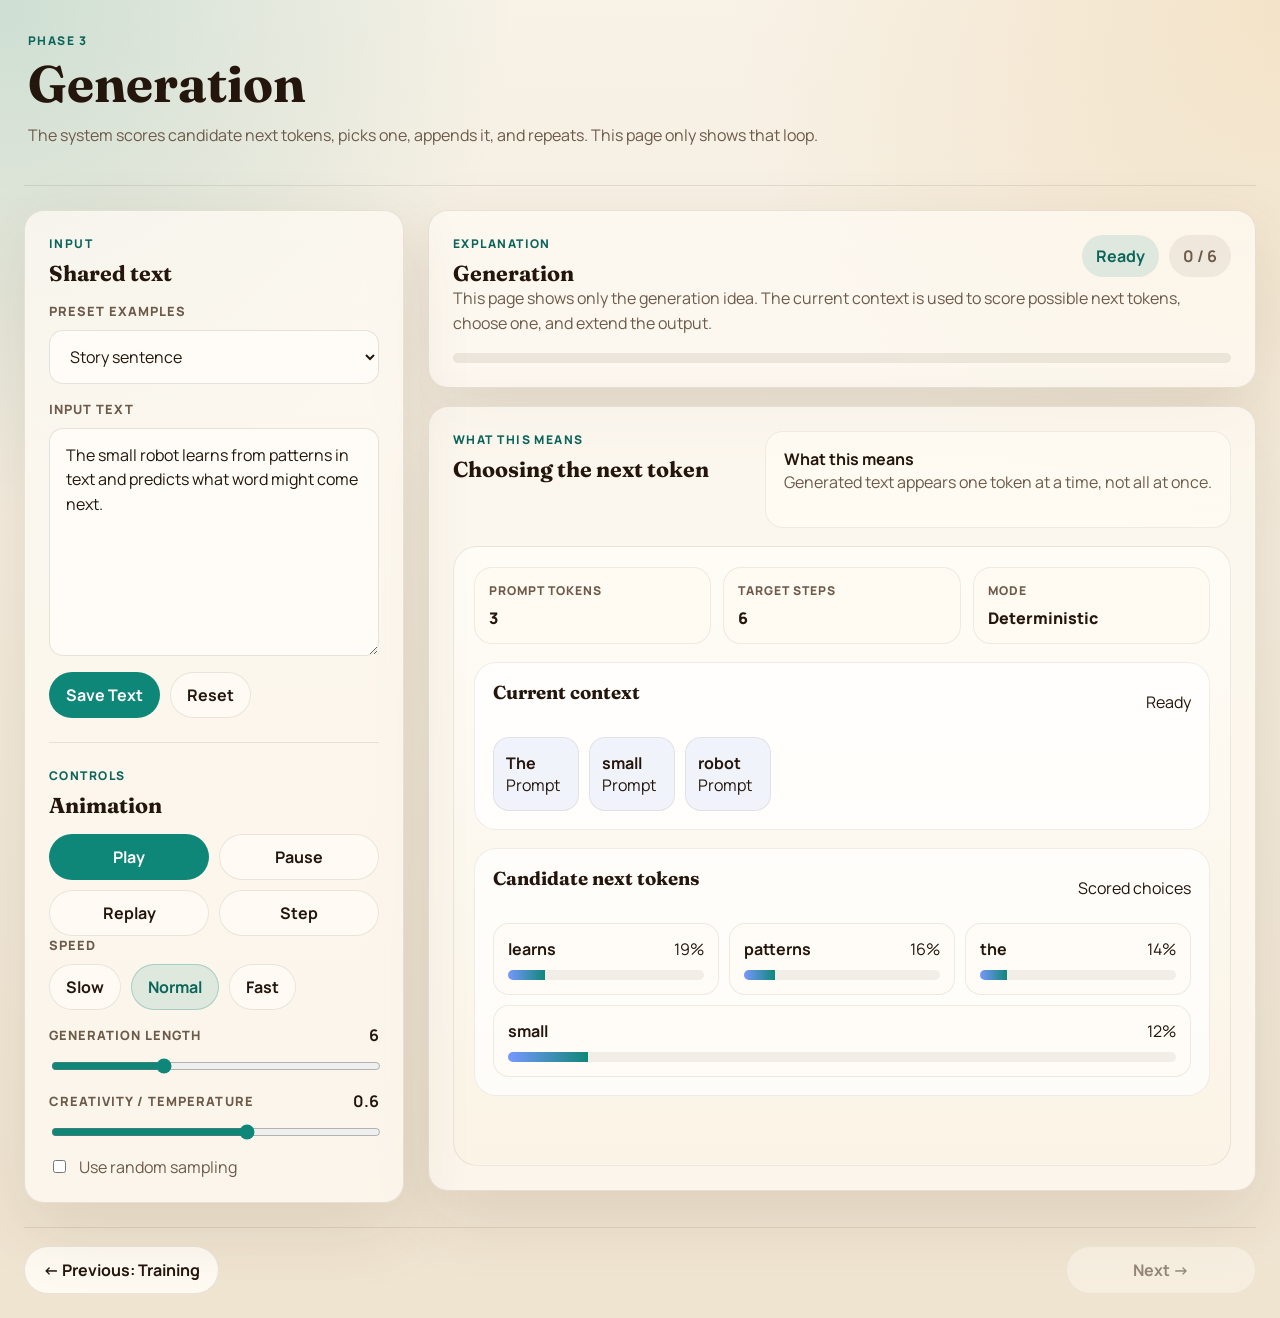
==== generation.html @ 63c5263b "user flow updated" ====
<!DOCTYPE html>
<html lang="en">
  <head>
    <meta charset="UTF-8" />
    <meta name="viewport" content="width=device-width, initial-scale=1.0" />
    <title>Generation Demo</title>
    <link rel="preconnect" href="https://fonts.googleapis.com" />
    <link rel="preconnect" href="https://fonts.gstatic.com" crossorigin />
    <link
      href="https://fonts.googleapis.com/css2?family=Fraunces:opsz,wght@9..144,600;9..144,700&family=Manrope:wght@400;500;600;700;800&display=swap"
      rel="stylesheet"
    />
    <link rel="stylesheet" href="./style.css" />
  </head>
  <body data-page="phase" data-phase="generation">
    <div class="site-shell">
      <header class="top-banner">
        <div>
          <p class="eyebrow">Phase 3</p>
          <h1>Generation</h1>
          <p class="lead">
            The system scores candidate next tokens, picks one, appends it, and
            repeats. This page only shows that loop.
          </p>
        </div>
      </header>

      <main class="phase-layout">
        <aside class="panel-flat sidebar-card">
          <section class="panel-block">
            <div class="section-head">
              <p class="eyebrow">Input</p>
              <h2>Shared text</h2>
            </div>
            <label class="field">
              <span>Preset examples</span>
              <select id="presetSelect"></select>
            </label>
            <label class="field">
              <span>Input text</span>
              <textarea id="inputText" rows="8"></textarea>
            </label>
            <div class="button-row">
              <button id="saveTextButton" class="button primary" type="button">Save Text</button>
              <button id="resetTextButton" class="button secondary" type="button">Reset</button>
            </div>
            <p class="helper-text" id="saveStatus"></p>
          </section>

          <section class="panel-block">
            <div class="section-head">
              <p class="eyebrow">Controls</p>
              <h2>Animation</h2>
            </div>
            <div class="button-grid">
              <button id="playButton" class="button primary" type="button">Play</button>
              <button id="pauseButton" class="button secondary" type="button">Pause</button>
              <button id="replayButton" class="button secondary" type="button">Replay</button>
              <button id="stepButton" class="button secondary" type="button">Step</button>
            </div>
            <div class="field compact">
              <span>Speed</span>
              <div id="speedButtons" class="speed-buttons"></div>
            </div>
            <div class="field compact">
              <div class="field-head">
                <span>Generation length</span>
                <strong id="lengthValue">6</strong>
              </div>
              <input id="lengthSlider" type="range" min="3" max="12" step="1" value="6" />
            </div>
            <div class="field compact">
              <div class="field-head">
                <span>Creativity / temperature</span>
                <strong id="temperatureValue">0.6</strong>
              </div>
              <input id="temperatureSlider" type="range" min="0" max="1" step="0.1" value="0.6" />
            </div>
            <label class="toggle-row">
              <input id="randomToggle" type="checkbox" />
              <span>Use random sampling</span>
            </label>
          </section>
        </aside>

        <section class="main-stack">
          <section class="panel-flat explanation-card">
            <div class="status-row">
              <div>
                <p class="eyebrow">Explanation</p>
                <h2 id="phaseTitle">Generation</h2>
              </div>
              <div class="status-group">
                <div id="phaseStatus" class="chip">Ready</div>
                <div id="phaseCounter" class="chip subtle">0 / 0</div>
              </div>
            </div>
            <p id="phaseExplanation" class="lead compact-lead"></p>
            <div class="progress-bar"><div id="phaseProgressBar" class="progress-fill"></div></div>
          </section>

          <section class="panel-flat stage-card">
            <div class="stage-head">
              <div>
                <p class="eyebrow">What This Means</p>
                <h2 id="visualTitle">Choosing the next token</h2>
              </div>
              <div class="meaning-box" id="meaningBox"></div>
            </div>
            <div id="phaseCanvas" class="phase-canvas" aria-live="polite"></div>
          </section>
        </section>
      </main>

      <nav class="pager-nav">
        <a class="pager-link" href="./training.html">← Previous: Training</a>
        <span class="pager-link disabled" aria-hidden="true">Next →</span>
      </nav>
    </div>

    <script src="./script.js"></script>
  </body>
</html>
---- style.css ----
:root {
  --bg: #f4eee1;
  --surface: rgba(255, 251, 244, 0.82);
  --surface-strong: #fffaf1;
  --ink: #24160d;
  --muted: #6d5a49;
  --line: rgba(92, 68, 43, 0.12);
  --accent: #0f8778;
  --accent-soft: rgba(15, 135, 120, 0.12);
  --accent-strong: #0c655a;
  --gold: #dda03e;
  --sky: #7797ff;
  --rose: #cf755f;
  --shadow: 0 24px 70px rgba(70, 48, 25, 0.12);
  --radius-xl: 28px;
  --radius-lg: 20px;
  --radius-md: 14px;
}

* {
  box-sizing: border-box;
}

body {
  margin: 0;
  min-height: 100vh;
  font-family: "Manrope", sans-serif;
  color: var(--ink);
  background:
    radial-gradient(circle at top left, rgba(15, 135, 120, 0.18), transparent 28%),
    radial-gradient(circle at top right, rgba(221, 160, 62, 0.18), transparent 30%),
    linear-gradient(180deg, #f8f2e7 0%, #efe4d0 100%);
}

button,
input,
select,
textarea {
  font: inherit;
}

a {
  color: inherit;
  text-decoration: none;
}

h1,
h2,
h3 {
  font-family: "Fraunces", serif;
}

h1,
h2,
h3,
p {
  margin-top: 0;
}

.site-shell {
  max-width: 1380px;
  margin: 0 auto;
  padding: 24px;
}

.panel-flat {
  border: 1px solid var(--line);
  border-radius: 20px;
  background: rgba(255, 251, 244, 0.72);
  box-shadow: var(--shadow);
}

.top-banner {
  margin-bottom: 24px;
  padding: 8px 4px 20px;
  border-bottom: 1px solid rgba(92, 68, 43, 0.12);
}

.eyebrow {
  margin-bottom: 10px;
  text-transform: uppercase;
  letter-spacing: 0.12em;
  font-size: 0.75rem;
  font-weight: 800;
  color: var(--accent-strong);
}

h1 {
  font-size: clamp(2.2rem, 4vw, 4.3rem);
  line-height: 0.98;
  margin-bottom: 14px;
}

h2 {
  font-size: 1.35rem;
  line-height: 1.1;
  margin-bottom: 0;
}

.lead,
.helper-text,
.meaning-box p {
  color: var(--muted);
  line-height: 1.6;
}

.compact-lead {
  margin-bottom: 16px;
}

.chip {
  display: inline-flex;
  align-items: center;
  justify-content: center;
  padding: 10px 14px;
  border-radius: 999px;
  background: var(--accent-soft);
  color: var(--accent-strong);
  font-weight: 700;
}

.chip.subtle {
  background: rgba(92, 68, 43, 0.08);
  color: var(--muted);
}

.home-grid,
.home-single,
.phase-layout {
  display: grid;
  gap: 24px;
}

.home-single {
  max-width: 760px;
}

.phase-layout {
  grid-template-columns: minmax(300px, 380px) minmax(0, 1fr);
  align-items: start;
}

.control-card,
.sidebar-card,
.explanation-card,
.stage-card {
  padding: 24px;
}

.sidebar-card {
  position: sticky;
  top: 20px;
}

.panel-block + .panel-block {
  margin-top: 24px;
  padding-top: 24px;
  border-top: 1px solid var(--line);
}

.section-head {
  margin-bottom: 16px;
}

.field {
  display: grid;
  gap: 10px;
  margin-bottom: 16px;
}

.field.compact {
  margin-bottom: 14px;
}

.field span,
.field-head span {
  font-size: 0.8rem;
  text-transform: uppercase;
  letter-spacing: 0.08em;
  color: var(--muted);
  font-weight: 800;
}

.field-head {
  display: flex;
  align-items: center;
  justify-content: space-between;
  gap: 12px;
}

textarea,
select,
input[type="range"] {
  width: 100%;
}

textarea,
select {
  padding: 14px 16px;
  border-radius: var(--radius-md);
  border: 1px solid rgba(92, 68, 43, 0.14);
  background: rgba(255, 252, 247, 0.94);
  color: var(--ink);
}

textarea {
  resize: vertical;
  min-height: 150px;
  line-height: 1.55;
}

input[type="range"] {
  accent-color: var(--accent);
}

.button-row,
.button-grid,
.speed-buttons,
.status-group,
.token-grid,
.generation-row,
.candidate-list,
.legend-row {
  display: flex;
  flex-wrap: wrap;
  gap: 10px;
}

.button-grid {
  display: grid;
  grid-template-columns: repeat(2, minmax(0, 1fr));
}

.button,
.speed-button,
.pager-link {
  border-radius: 999px;
  transition:
    transform 150ms ease,
    background-color 150ms ease,
    border-color 150ms ease;
}

.button,
.speed-button {
  appearance: none;
  border: 1px solid transparent;
  cursor: pointer;
  padding: 11px 16px;
  font-weight: 700;
}

.button:hover,
.speed-button:hover,
.pager-link:hover {
  transform: translateY(-1px);
}

.primary {
  background: var(--accent);
  color: white;
}

.secondary,
.speed-button,
.pager-link {
  background: rgba(255, 251, 244, 0.94);
  border: 1px solid rgba(92, 68, 43, 0.12);
  color: var(--ink);
}

.speed-button.active {
  background: var(--accent-soft);
  border-color: rgba(15, 135, 120, 0.28);
  color: var(--accent-strong);
}

.tip-box,
.meaning-box,
.empty-state,
.stats-grid .stat,
.metric,
.weight-item {
  border-radius: 18px;
  background: rgba(255, 250, 242, 0.95);
  border: 1px solid rgba(92, 68, 43, 0.09);
}

.tip-box,
.meaning-box {
  padding: 16px 18px;
}

.main-stack {
  display: grid;
  gap: 18px;
}

.status-row,
.stage-head {
  display: flex;
  align-items: start;
  justify-content: space-between;
  gap: 20px;
}

.progress-bar {
  width: 100%;
  height: 10px;
  border-radius: 999px;
  background: rgba(92, 68, 43, 0.1);
  overflow: hidden;
}

.progress-fill {
  width: 0;
  height: 100%;
  background: linear-gradient(90deg, var(--accent), var(--gold));
  transition: width 160ms ease;
}

.phase-canvas {
  margin-top: 18px;
  min-height: 620px;
  padding: 20px;
  border-radius: 24px;
  background: linear-gradient(180deg, rgba(255, 252, 247, 0.92), rgba(250, 243, 229, 0.92));
  border: 1px solid rgba(92, 68, 43, 0.1);
}

.canvas-stack {
  display: grid;
  gap: 18px;
}

.metric-grid,
.stats-grid,
.weight-grid {
  display: grid;
  gap: 12px;
}

.metric-grid,
.stats-grid {
  grid-template-columns: repeat(3, minmax(0, 1fr));
}

.weight-grid {
  grid-template-columns: repeat(3, minmax(0, 1fr));
}

.metric,
.stats-grid .stat,
.weight-item {
  padding: 14px;
}

.label {
  display: block;
  margin-bottom: 8px;
  font-size: 0.76rem;
  text-transform: uppercase;
  letter-spacing: 0.08em;
  color: var(--muted);
  font-weight: 800;
}

.value {
  font-size: 1rem;
  font-weight: 800;
}

.visual-card {
  padding: 18px;
  border-radius: 22px;
  background: rgba(255, 255, 255, 0.72);
  border: 1px solid rgba(92, 68, 43, 0.09);
}

.card-head {
  display: flex;
  align-items: center;
  justify-content: space-between;
  gap: 12px;
  margin-bottom: 14px;
}

.original-text {
  padding: 18px;
  border-radius: 18px;
  background: rgba(15, 135, 120, 0.08);
  line-height: 1.7;
}

.source-part,
.token-card,
.candidate-item,
.legend-chip {
  border-radius: 16px;
  border: 1px solid rgba(92, 68, 43, 0.1);
  background: rgba(255, 252, 247, 0.95);
}

.source-part {
  display: inline-block;
  padding: 8px 10px;
  margin: 0 6px 6px 0;
}

.source-part.active {
  background: rgba(119, 151, 255, 0.18);
  border-color: rgba(119, 151, 255, 0.32);
}

.token-card {
  min-width: 86px;
  padding: 14px 12px;
}

.token-card.active {
  background: rgba(15, 135, 120, 0.1);
  border-color: rgba(15, 135, 120, 0.32);
}

.token-card.context {
  background: rgba(119, 151, 255, 0.1);
}

.token-card.generated {
  background: rgba(221, 160, 62, 0.14);
}

.vocab-table {
  width: 100%;
  border-collapse: collapse;
}

.vocab-table th,
.vocab-table td {
  padding: 10px 12px;
  text-align: left;
  border-bottom: 1px solid rgba(92, 68, 43, 0.08);
}

.vocab-table th {
  color: var(--muted);
  font-size: 0.8rem;
  text-transform: uppercase;
  letter-spacing: 0.08em;
}

.network-board {
  position: relative;
  min-height: 340px;
  border-radius: 22px;
  overflow: hidden;
  background: linear-gradient(180deg, rgba(255, 250, 242, 0.9), rgba(253, 244, 228, 0.95));
}

.network-svg {
  position: absolute;
  inset: 0;
  width: 100%;
  height: 100%;
}

.connection {
  stroke: rgba(92, 68, 43, 0.24);
  stroke-width: 2;
}

.connection.forward {
  stroke: rgba(15, 135, 120, 0.8);
  stroke-width: 4;
}

.connection.backward {
  stroke: rgba(207, 117, 95, 0.82);
  stroke-width: 4;
}

.node-layer {
  position: absolute;
  top: 26px;
  bottom: 26px;
  width: 140px;
  display: flex;
  flex-direction: column;
  justify-content: space-evenly;
  align-items: center;
}

.node-layer.input {
  left: 44px;
}

.node-layer.hidden {
  left: calc(50% - 70px);
}

.node-layer.output {
  right: 44px;
}

.node {
  width: 86px;
  height: 86px;
  border-radius: 50%;
  display: grid;
  place-items: center;
  text-align: center;
  padding: 8px;
  border: 2px solid rgba(92, 68, 43, 0.12);
  background: rgba(255, 252, 247, 0.95);
}

.node.active {
  background: rgba(15, 135, 120, 0.12);
  border-color: rgba(15, 135, 120, 0.34);
}

.node.expected {
  background: rgba(221, 160, 62, 0.16);
  border-color: rgba(221, 160, 62, 0.36);
}

.node.predicted {
  background: rgba(119, 151, 255, 0.16);
  border-color: rgba(119, 151, 255, 0.34);
}

.node-label {
  display: block;
  font-size: 0.72rem;
  color: var(--muted);
}

.node-value {
  display: block;
  margin-top: 4px;
  font-weight: 800;
}

.candidate-item {
  flex: 1 1 180px;
  padding: 14px;
}

.candidate-item.active {
  background: rgba(15, 135, 120, 0.1);
  border-color: rgba(15, 135, 120, 0.34);
}

.candidate-top {
  display: flex;
  align-items: center;
  justify-content: space-between;
  gap: 10px;
  margin-bottom: 10px;
}

.candidate-bar {
  height: 10px;
  border-radius: 999px;
  background: rgba(92, 68, 43, 0.08);
  overflow: hidden;
}

.candidate-bar span {
  display: block;
  height: 100%;
  background: linear-gradient(90deg, var(--sky), var(--accent));
}

.legend-chip {
  display: inline-flex;
  align-items: center;
  gap: 8px;
  padding: 10px 12px;
}

.legend-dot {
  width: 12px;
  height: 12px;
  border-radius: 50%;
}

.toggle-row {
  display: flex;
  align-items: center;
  gap: 10px;
  color: var(--muted);
}

.empty-state {
  min-height: 520px;
  display: grid;
  place-items: center;
  text-align: center;
  padding: 32px;
  color: var(--muted);
}

.pager-nav {
  display: flex;
  align-items: center;
  justify-content: space-between;
  gap: 16px;
  margin-top: 24px;
  padding-top: 18px;
  border-top: 1px solid rgba(92, 68, 43, 0.12);
}

.pager-link {
  display: inline-flex;
  align-items: center;
  justify-content: center;
  min-width: 190px;
  padding: 12px 18px;
  font-weight: 700;
}

.pager-link.disabled {
  opacity: 0.45;
}

@media (max-width: 1100px) {
  .home-grid,
  .home-single,
  .phase-layout {
    grid-template-columns: 1fr;
  }

  .sidebar-card {
    position: static;
  }
}

@media (max-width: 820px) {
  .site-shell {
    padding: 18px;
  }

  .pager-nav {
    flex-direction: column;
    align-items: stretch;
  }

  .status-row,
  .stage-head {
    flex-direction: column;
  }

  .metric-grid,
  .stats-grid,
  .weight-grid {
    grid-template-columns: 1fr;
  }

  .node-layer {
    width: 100px;
  }

  .node-layer.input {
    left: 12px;
  }

  .node-layer.hidden {
    left: calc(50% - 50px);
  }

  .node-layer.output {
    right: 12px;
  }

  .node {
    width: 64px;
    height: 64px;
    font-size: 0.84rem;
  }
}
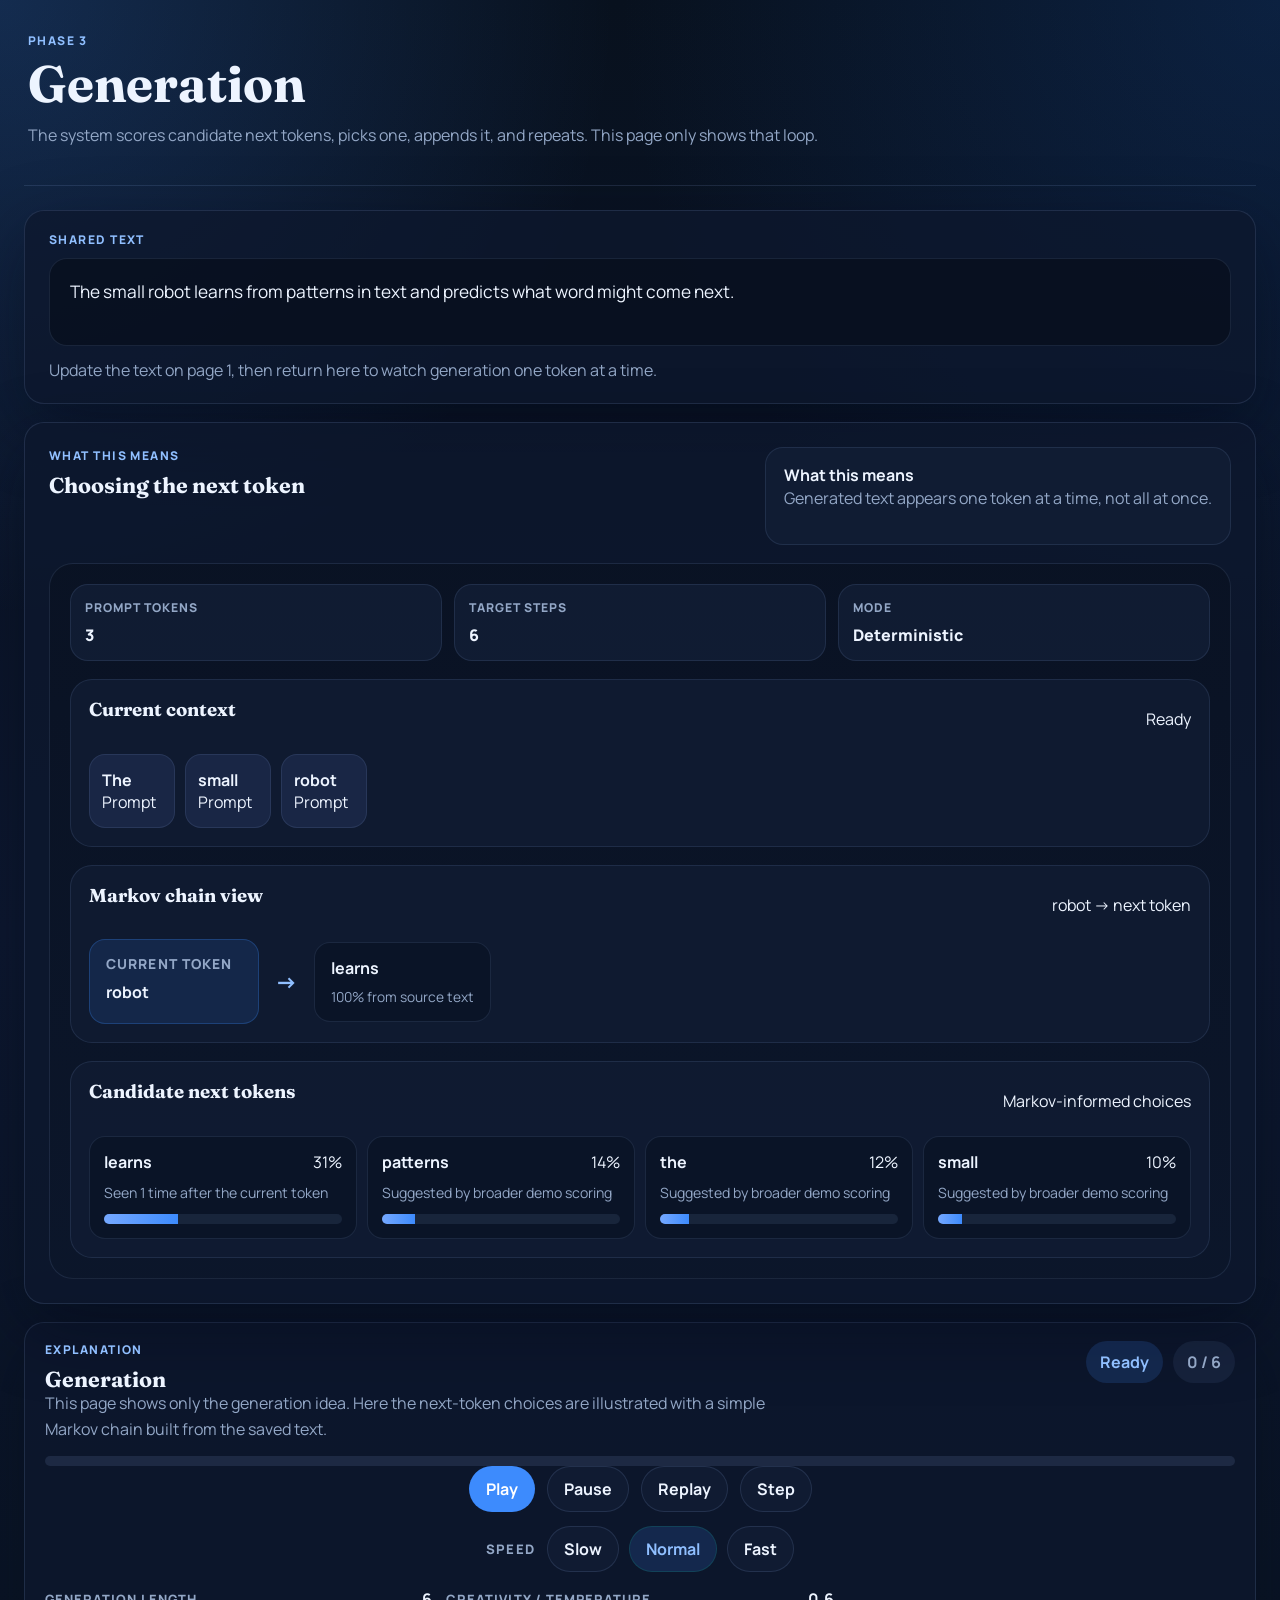
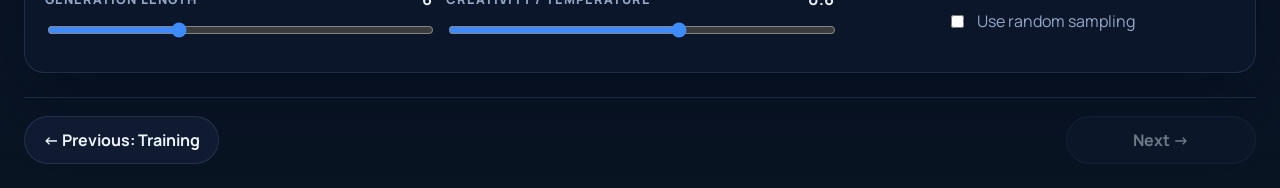
==== commit 78861a8b: "training more clear?" ====
--- a/generation.html
+++ b/generation.html
@@ -25,80 +25,16 @@
         </div>
       </header>
 
-      <main class="phase-layout">
-        <aside class="panel-flat sidebar-card">
-          <section class="panel-block">
-            <div class="section-head">
-              <p class="eyebrow">Input</p>
-              <h2>Shared text</h2>
-            </div>
-            <label class="field">
-              <span>Preset examples</span>
-              <select id="presetSelect"></select>
-            </label>
-            <label class="field">
-              <span>Input text</span>
-              <textarea id="inputText" rows="8"></textarea>
-            </label>
-            <div class="button-row">
-              <button id="saveTextButton" class="button primary" type="button">Save Text</button>
-              <button id="resetTextButton" class="button secondary" type="button">Reset</button>
-            </div>
-            <p class="helper-text" id="saveStatus"></p>
-          </section>
-
-          <section class="panel-block">
-            <div class="section-head">
-              <p class="eyebrow">Controls</p>
-              <h2>Animation</h2>
-            </div>
-            <div class="button-grid">
-              <button id="playButton" class="button primary" type="button">Play</button>
-              <button id="pauseButton" class="button secondary" type="button">Pause</button>
-              <button id="replayButton" class="button secondary" type="button">Replay</button>
-              <button id="stepButton" class="button secondary" type="button">Step</button>
-            </div>
-            <div class="field compact">
-              <span>Speed</span>
-              <div id="speedButtons" class="speed-buttons"></div>
-            </div>
-            <div class="field compact">
-              <div class="field-head">
-                <span>Generation length</span>
-                <strong id="lengthValue">6</strong>
-              </div>
-              <input id="lengthSlider" type="range" min="3" max="12" step="1" value="6" />
-            </div>
-            <div class="field compact">
-              <div class="field-head">
-                <span>Creativity / temperature</span>
-                <strong id="temperatureValue">0.6</strong>
-              </div>
-              <input id="temperatureSlider" type="range" min="0" max="1" step="0.1" value="0.6" />
-            </div>
-            <label class="toggle-row">
-              <input id="randomToggle" type="checkbox" />
-              <span>Use random sampling</span>
-            </label>
-          </section>
-        </aside>
+      <main class="phase-player">
+        <section class="panel-flat token-text-panel">
+          <p class="eyebrow">Shared Text</p>
+          <div id="sharedTextDisplay" class="shared-text-display"></div>
+          <p class="helper-text token-note">
+            Update the text on page 1, then return here to watch generation one token at a time.
+          </p>
+        </section>
 
         <section class="main-stack">
-          <section class="panel-flat explanation-card">
-            <div class="status-row">
-              <div>
-                <p class="eyebrow">Explanation</p>
-                <h2 id="phaseTitle">Generation</h2>
-              </div>
-              <div class="status-group">
-                <div id="phaseStatus" class="chip">Ready</div>
-                <div id="phaseCounter" class="chip subtle">0 / 0</div>
-              </div>
-            </div>
-            <p id="phaseExplanation" class="lead compact-lead"></p>
-            <div class="progress-bar"><div id="phaseProgressBar" class="progress-fill"></div></div>
-          </section>
-
           <section class="panel-flat stage-card">
             <div class="stage-head">
               <div>
@@ -112,6 +48,51 @@
         </section>
       </main>
 
+      <section class="panel-flat bottom-controls">
+        <div class="bottom-info">
+          <div class="bottom-copy">
+            <p class="eyebrow">Explanation</p>
+            <h2 id="phaseTitle">Generation</h2>
+            <p id="phaseExplanation" class="helper-text bottom-explanation"></p>
+          </div>
+          <div class="status-group">
+            <div id="phaseStatus" class="chip">Ready</div>
+            <div id="phaseCounter" class="chip subtle">0 / 0</div>
+          </div>
+        </div>
+        <div class="progress-bar"><div id="phaseProgressBar" class="progress-fill"></div></div>
+        <div class="controls-row">
+          <button id="playButton" class="button primary" type="button">Play</button>
+          <button id="pauseButton" class="button secondary" type="button">Pause</button>
+          <button id="replayButton" class="button secondary" type="button">Replay</button>
+          <button id="stepButton" class="button secondary" type="button">Step</button>
+        </div>
+        <div class="speed-row">
+          <span class="controls-label">Speed</span>
+          <div id="speedButtons" class="speed-buttons"></div>
+        </div>
+        <div class="generation-controls">
+          <div class="field compact generation-field">
+            <div class="field-head">
+              <span>Generation length</span>
+              <strong id="lengthValue">6</strong>
+            </div>
+            <input id="lengthSlider" type="range" min="3" max="12" step="1" value="6" />
+          </div>
+          <div class="field compact generation-field">
+            <div class="field-head">
+              <span>Creativity / temperature</span>
+              <strong id="temperatureValue">0.6</strong>
+            </div>
+            <input id="temperatureSlider" type="range" min="0" max="1" step="0.1" value="0.6" />
+          </div>
+          <label class="toggle-row generation-toggle">
+            <input id="randomToggle" type="checkbox" />
+            <span>Use random sampling</span>
+          </label>
+        </div>
+      </section>
+
       <nav class="pager-nav">
         <a class="pager-link" href="./training.html">← Previous: Training</a>
         <span class="pager-link disabled" aria-hidden="true">Next →</span>
--- a/style.css
+++ b/style.css
@@ -1,17 +1,17 @@
 :root {
-  --bg: #f4eee1;
-  --surface: rgba(255, 251, 244, 0.82);
-  --surface-strong: #fffaf1;
-  --ink: #24160d;
-  --muted: #6d5a49;
-  --line: rgba(92, 68, 43, 0.12);
-  --accent: #0f8778;
-  --accent-soft: rgba(15, 135, 120, 0.12);
-  --accent-strong: #0c655a;
-  --gold: #dda03e;
-  --sky: #7797ff;
-  --rose: #cf755f;
-  --shadow: 0 24px 70px rgba(70, 48, 25, 0.12);
+  --bg: #07111f;
+  --surface: rgba(14, 24, 44, 0.82);
+  --surface-strong: #132340;
+  --ink: #edf4ff;
+  --muted: #93a7c6;
+  --line: rgba(146, 182, 236, 0.14);
+  --accent: #3d8bfd;
+  --accent-soft: rgba(61, 139, 253, 0.16);
+  --accent-strong: #90bfff;
+  --gold: #f1b75a;
+  --sky: #75a8ff;
+  --rose: #ef8a7c;
+  --shadow: 0 24px 70px rgba(2, 8, 22, 0.42);
   --radius-xl: 28px;
   --radius-lg: 20px;
   --radius-md: 14px;
@@ -27,9 +27,9 @@
   font-family: "Manrope", sans-serif;
   color: var(--ink);
   background:
-    radial-gradient(circle at top left, rgba(15, 135, 120, 0.18), transparent 28%),
-    radial-gradient(circle at top right, rgba(221, 160, 62, 0.18), transparent 30%),
-    linear-gradient(180deg, #f8f2e7 0%, #efe4d0 100%);
+    radial-gradient(circle at top left, rgba(61, 139, 253, 0.22), transparent 28%),
+    radial-gradient(circle at top right, rgba(21, 74, 153, 0.28), transparent 30%),
+    linear-gradient(180deg, #08111e 0%, #0d1830 52%, #091423 100%);
 }
 
 button,
@@ -66,14 +66,22 @@
 .panel-flat {
   border: 1px solid var(--line);
   border-radius: 20px;
-  background: rgba(255, 251, 244, 0.72);
+  background: rgba(13, 24, 45, 0.78);
   box-shadow: var(--shadow);
 }
 
 .top-banner {
   margin-bottom: 24px;
   padding: 8px 4px 20px;
-  border-bottom: 1px solid rgba(92, 68, 43, 0.12);
+  border-bottom: 1px solid var(--line);
+}
+
+body[data-page="home"] .top-banner,
+body[data-page="home"] .home-single,
+body[data-page="home"] .pager-nav {
+  margin-left: auto;
+  margin-right: auto;
+  text-align: center;
 }
 
 .eyebrow {
@@ -120,7 +128,7 @@
 }
 
 .chip.subtle {
-  background: rgba(92, 68, 43, 0.08);
+  background: rgba(146, 182, 236, 0.08);
   color: var(--muted);
 }
 
@@ -135,9 +143,43 @@
   max-width: 760px;
 }
 
+body[data-page="home"] .button-row {
+  justify-content: center;
+}
+
 .phase-layout {
   grid-template-columns: minmax(300px, 380px) minmax(0, 1fr);
   align-items: start;
+}
+
+.tokenization-flow {
+  display: grid;
+  gap: 18px;
+}
+
+.phase-player {
+  display: grid;
+  gap: 18px;
+}
+
+.token-text-panel {
+  padding: 20px 24px;
+}
+
+.shared-text-display {
+  min-height: 88px;
+  padding: 18px 20px;
+  border-radius: 18px;
+  border: 1px solid rgba(146, 182, 236, 0.12);
+  background: rgba(7, 15, 29, 0.72);
+  color: var(--ink);
+  font-size: 1.08rem;
+  line-height: 1.7;
+}
+
+.token-note {
+  margin-top: 12px;
+  margin-bottom: 0;
 }
 
 .control-card,
@@ -198,8 +240,8 @@
 select {
   padding: 14px 16px;
   border-radius: var(--radius-md);
-  border: 1px solid rgba(92, 68, 43, 0.14);
-  background: rgba(255, 252, 247, 0.94);
+  border: 1px solid rgba(146, 182, 236, 0.18);
+  background: rgba(7, 15, 29, 0.92);
   color: var(--ink);
 }
 
@@ -264,8 +306,8 @@
 .secondary,
 .speed-button,
 .pager-link {
-  background: rgba(255, 251, 244, 0.94);
-  border: 1px solid rgba(92, 68, 43, 0.12);
+  background: rgba(17, 28, 51, 0.94);
+  border: 1px solid rgba(146, 182, 236, 0.14);
   color: var(--ink);
 }
 
@@ -282,8 +324,8 @@
 .metric,
 .weight-item {
   border-radius: 18px;
-  background: rgba(255, 250, 242, 0.95);
-  border: 1px solid rgba(92, 68, 43, 0.09);
+  background: rgba(17, 29, 52, 0.95);
+  border: 1px solid rgba(146, 182, 236, 0.12);
 }
 
 .tip-box,
@@ -294,6 +336,67 @@
 .main-stack {
   display: grid;
   gap: 18px;
+}
+
+.bottom-controls {
+  margin-top: 18px;
+  padding: 18px 20px;
+}
+
+.bottom-info {
+  display: flex;
+  align-items: start;
+  justify-content: space-between;
+  gap: 18px;
+  margin-bottom: 14px;
+}
+
+.bottom-copy {
+  max-width: 720px;
+}
+
+.bottom-explanation {
+  margin-bottom: 0;
+}
+
+.controls-row,
+.speed-row {
+  display: flex;
+  align-items: center;
+  justify-content: center;
+  gap: 12px;
+  flex-wrap: wrap;
+}
+
+.speed-row {
+  margin-top: 14px;
+}
+
+.controls-label {
+  font-size: 0.82rem;
+  text-transform: uppercase;
+  letter-spacing: 0.08em;
+  color: var(--muted);
+  font-weight: 800;
+}
+
+.generation-controls {
+  display: grid;
+  grid-template-columns: repeat(3, minmax(0, 1fr));
+  gap: 14px;
+  margin-top: 16px;
+  align-items: end;
+}
+
+.generation-field {
+  margin-bottom: 0;
+}
+
+.generation-toggle {
+  align-self: center;
+  justify-content: center;
+  min-height: 52px;
+  padding: 0 8px;
 }
 
 .status-row,
@@ -308,7 +411,7 @@
   width: 100%;
   height: 10px;
   border-radius: 999px;
-  background: rgba(92, 68, 43, 0.1);
+  background: rgba(146, 182, 236, 0.12);
   overflow: hidden;
 }
 
@@ -324,8 +427,8 @@
   min-height: 620px;
   padding: 20px;
   border-radius: 24px;
-  background: linear-gradient(180deg, rgba(255, 252, 247, 0.92), rgba(250, 243, 229, 0.92));
-  border: 1px solid rgba(92, 68, 43, 0.1);
+  background: linear-gradient(180deg, rgba(10, 19, 36, 0.96), rgba(12, 23, 43, 0.96));
+  border: 1px solid rgba(146, 182, 236, 0.12);
 }
 
 .canvas-stack {
@@ -373,8 +476,37 @@
 .visual-card {
   padding: 18px;
   border-radius: 22px;
-  background: rgba(255, 255, 255, 0.72);
-  border: 1px solid rgba(92, 68, 43, 0.09);
+  background: rgba(17, 29, 52, 0.78);
+  border: 1px solid rgba(146, 182, 236, 0.12);
+}
+
+.training-flow {
+  display: grid;
+  grid-template-columns: repeat(4, minmax(0, 1fr));
+  gap: 12px;
+}
+
+.training-step {
+  padding: 14px;
+  border-radius: 16px;
+  border: 1px solid rgba(146, 182, 236, 0.12);
+  background: rgba(11, 21, 40, 0.92);
+}
+
+.training-step strong {
+  display: block;
+  margin-bottom: 8px;
+}
+
+.training-step span {
+  color: var(--muted);
+  font-size: 0.9rem;
+  line-height: 1.45;
+}
+
+.training-step.active {
+  background: rgba(61, 139, 253, 0.12);
+  border-color: rgba(61, 139, 253, 0.3);
 }
 
 .card-head {
@@ -388,7 +520,7 @@
 .original-text {
   padding: 18px;
   border-radius: 18px;
-  background: rgba(15, 135, 120, 0.08);
+  background: rgba(61, 139, 253, 0.08);
   line-height: 1.7;
 }
 
@@ -397,8 +529,8 @@
 .candidate-item,
 .legend-chip {
   border-radius: 16px;
-  border: 1px solid rgba(92, 68, 43, 0.1);
-  background: rgba(255, 252, 247, 0.95);
+  border: 1px solid rgba(146, 182, 236, 0.12);
+  background: rgba(11, 21, 40, 0.95);
 }
 
 .source-part {
@@ -439,7 +571,7 @@
 .vocab-table td {
   padding: 10px 12px;
   text-align: left;
-  border-bottom: 1px solid rgba(92, 68, 43, 0.08);
+  border-bottom: 1px solid rgba(146, 182, 236, 0.1);
 }
 
 .vocab-table th {
@@ -454,7 +586,7 @@
   min-height: 340px;
   border-radius: 22px;
   overflow: hidden;
-  background: linear-gradient(180deg, rgba(255, 250, 242, 0.9), rgba(253, 244, 228, 0.95));
+  background: linear-gradient(180deg, rgba(14, 26, 49, 0.94), rgba(11, 20, 38, 0.98));
 }
 
 .network-svg {
@@ -465,7 +597,7 @@
 }
 
 .connection {
-  stroke: rgba(92, 68, 43, 0.24);
+  stroke: rgba(146, 182, 236, 0.2);
   stroke-width: 2;
 }
 
@@ -510,8 +642,8 @@
   place-items: center;
   text-align: center;
   padding: 8px;
-  border: 2px solid rgba(92, 68, 43, 0.12);
-  background: rgba(255, 252, 247, 0.95);
+  border: 2px solid rgba(146, 182, 236, 0.14);
+  background: rgba(11, 21, 40, 0.95);
 }
 
 .node.active {
@@ -559,10 +691,17 @@
   margin-bottom: 10px;
 }
 
+.candidate-subtext {
+  margin-bottom: 10px;
+  color: var(--muted);
+  font-size: 0.88rem;
+  line-height: 1.45;
+}
+
 .candidate-bar {
   height: 10px;
   border-radius: 999px;
-  background: rgba(92, 68, 43, 0.08);
+  background: rgba(146, 182, 236, 0.1);
   overflow: hidden;
 }
 
@@ -572,6 +711,60 @@
   background: linear-gradient(90deg, var(--sky), var(--accent));
 }
 
+.markov-flow {
+  display: grid;
+  grid-template-columns: auto auto minmax(0, 1fr);
+  gap: 16px;
+  align-items: center;
+}
+
+.markov-arrow {
+  color: var(--accent-strong);
+  font-size: 1.4rem;
+  font-weight: 800;
+}
+
+.markov-targets {
+  display: flex;
+  flex-wrap: wrap;
+  gap: 12px;
+}
+
+.markov-node,
+.markov-empty {
+  min-width: 150px;
+  padding: 14px 16px;
+  border-radius: 16px;
+  border: 1px solid rgba(146, 182, 236, 0.12);
+  background: rgba(11, 21, 40, 0.95);
+}
+
+.markov-node strong {
+  display: block;
+  margin-bottom: 6px;
+}
+
+.markov-node span {
+  color: var(--muted);
+  font-size: 0.86rem;
+}
+
+.markov-node.current {
+  min-width: 170px;
+  background: rgba(61, 139, 253, 0.12);
+  border-color: rgba(61, 139, 253, 0.26);
+}
+
+.markov-node.chosen {
+  background: rgba(61, 139, 253, 0.12);
+  border-color: rgba(61, 139, 253, 0.3);
+}
+
+.markov-empty {
+  color: var(--muted);
+  line-height: 1.5;
+}
+
 .legend-chip {
   display: inline-flex;
   align-items: center;
@@ -608,7 +801,7 @@
   gap: 16px;
   margin-top: 24px;
   padding-top: 18px;
-  border-top: 1px solid rgba(92, 68, 43, 0.12);
+  border-top: 1px solid var(--line);
 }
 
 .pager-link {
@@ -641,19 +834,34 @@
     padding: 18px;
   }
 
+  .controls-row,
+  .speed-row {
+    justify-content: stretch;
+  }
+
   .pager-nav {
     flex-direction: column;
     align-items: stretch;
   }
 
   .status-row,
-  .stage-head {
+  .stage-head,
+  .bottom-info {
     flex-direction: column;
   }
 
   .metric-grid,
   .stats-grid,
-  .weight-grid {
+  .weight-grid,
+  .generation-controls {
+    grid-template-columns: 1fr;
+  }
+
+  .training-flow {
+    grid-template-columns: 1fr;
+  }
+
+  .markov-flow {
     grid-template-columns: 1fr;
   }
 
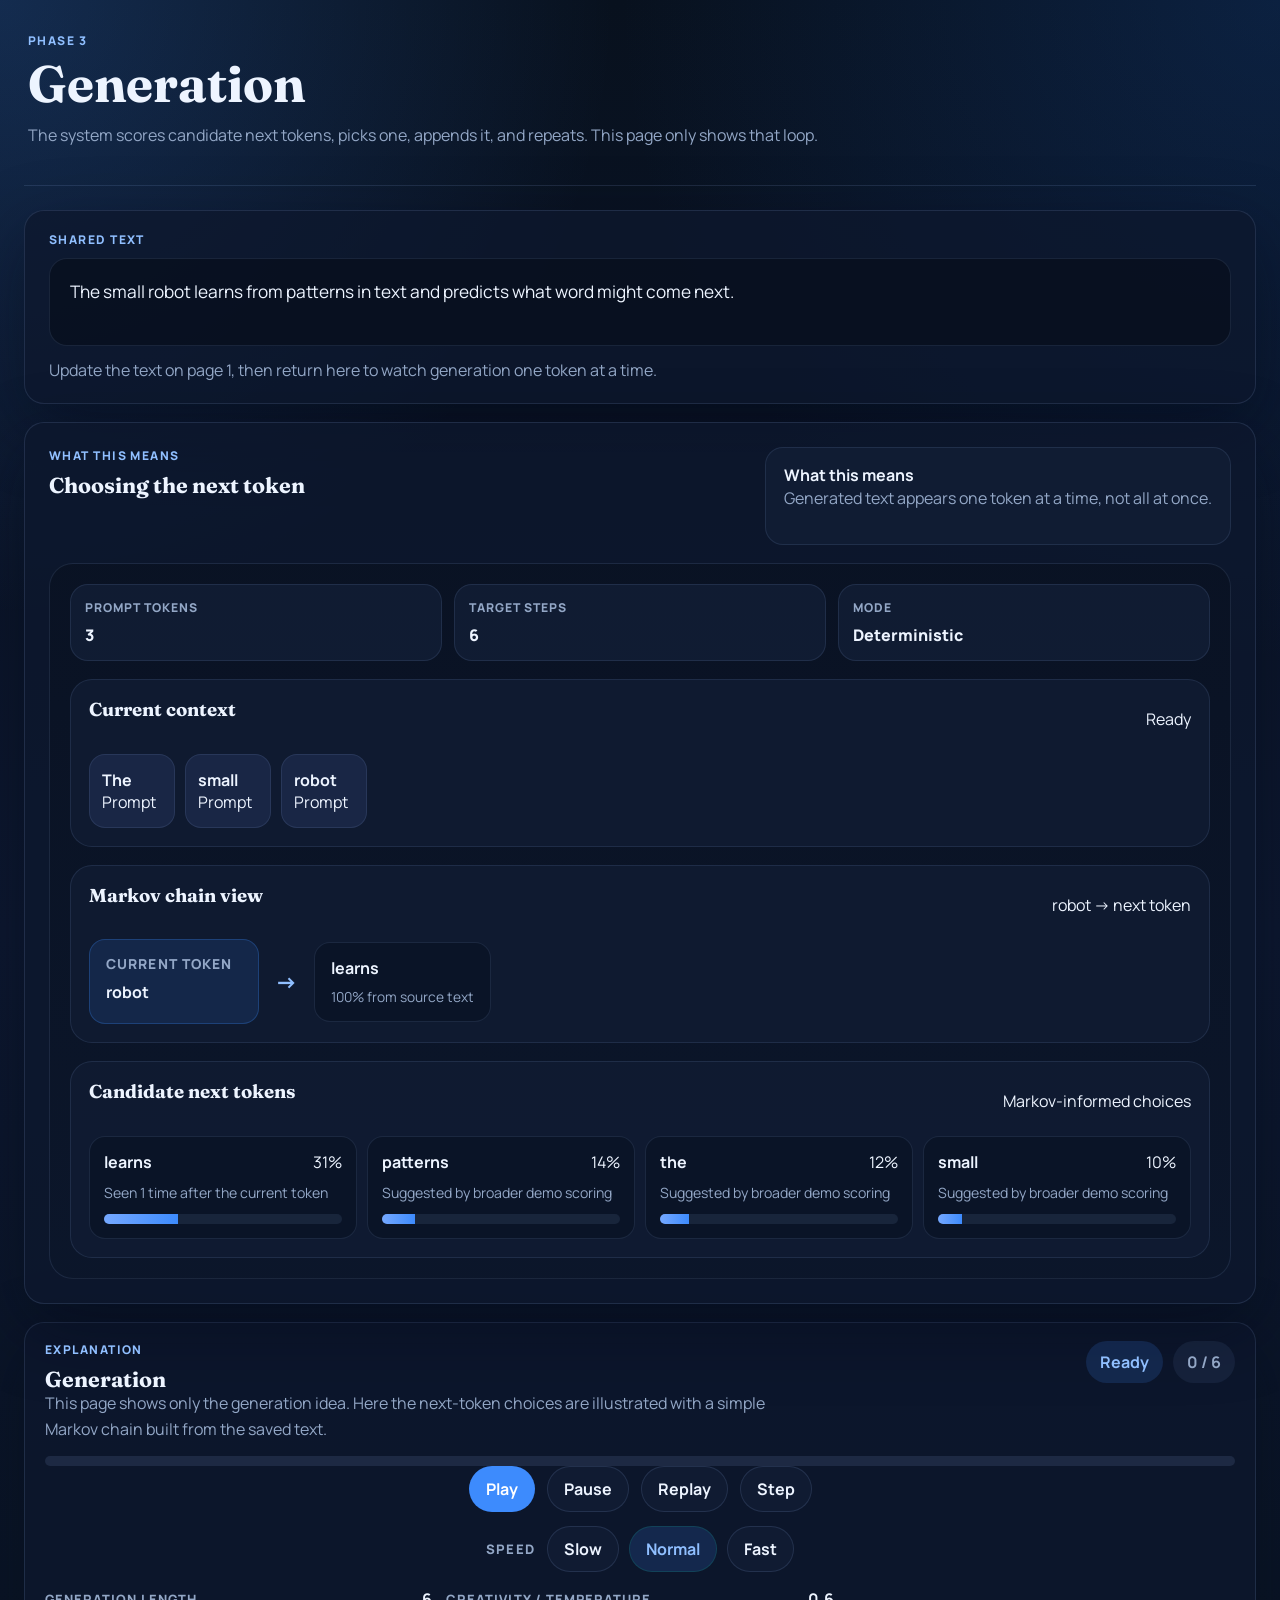
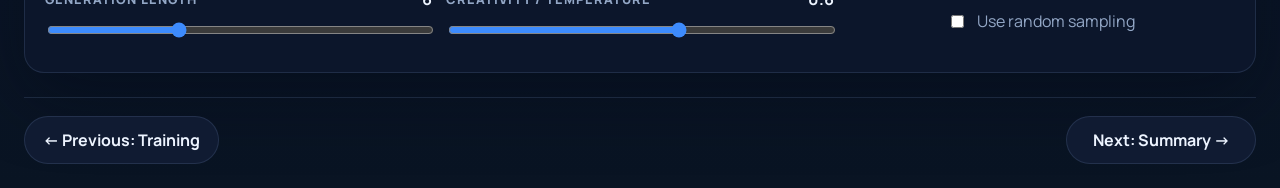
==== commit 670863f5: "stat page added" ====
--- a/generation.html
+++ b/generation.html
@@ -95,7 +95,7 @@
 
       <nav class="pager-nav">
         <a class="pager-link" href="./training.html">← Previous: Training</a>
-        <span class="pager-link disabled" aria-hidden="true">Next →</span>
+        <a class="pager-link" href="./summary.html">Next: Summary →</a>
       </nav>
     </div>
 
--- a/style.css
+++ b/style.css
@@ -388,6 +388,30 @@
   align-items: end;
 }
 
+.summary-grid {
+  display: grid;
+  grid-template-columns: repeat(3, minmax(0, 1fr));
+  gap: 12px;
+}
+
+.summary-stat,
+.summary-note {
+  padding: 14px;
+  border-radius: 16px;
+  border: 1px solid rgba(146, 182, 236, 0.12);
+  background: rgba(11, 21, 40, 0.95);
+}
+
+.summary-notes {
+  display: grid;
+  gap: 12px;
+}
+
+.summary-note {
+  color: var(--muted);
+  line-height: 1.55;
+}
+
 .generation-field {
   margin-bottom: 0;
 }
@@ -480,6 +504,11 @@
   border: 1px solid rgba(146, 182, 236, 0.12);
 }
 
+.is-muted {
+  opacity: 0.45;
+  filter: saturate(0.6);
+}
+
 .training-flow {
   display: grid;
   grid-template-columns: repeat(4, minmax(0, 1fr));
@@ -507,6 +536,13 @@
 .training-step.active {
   background: rgba(61, 139, 253, 0.12);
   border-color: rgba(61, 139, 253, 0.3);
+  opacity: 1;
+  filter: none;
+}
+
+.training-step.seen {
+  border-color: rgba(146, 182, 236, 0.22);
+  opacity: 0.78;
 }
 
 .card-head {
@@ -853,7 +889,8 @@
   .metric-grid,
   .stats-grid,
   .weight-grid,
-  .generation-controls {
+  .generation-controls,
+  .summary-grid {
     grid-template-columns: 1fr;
   }
 
